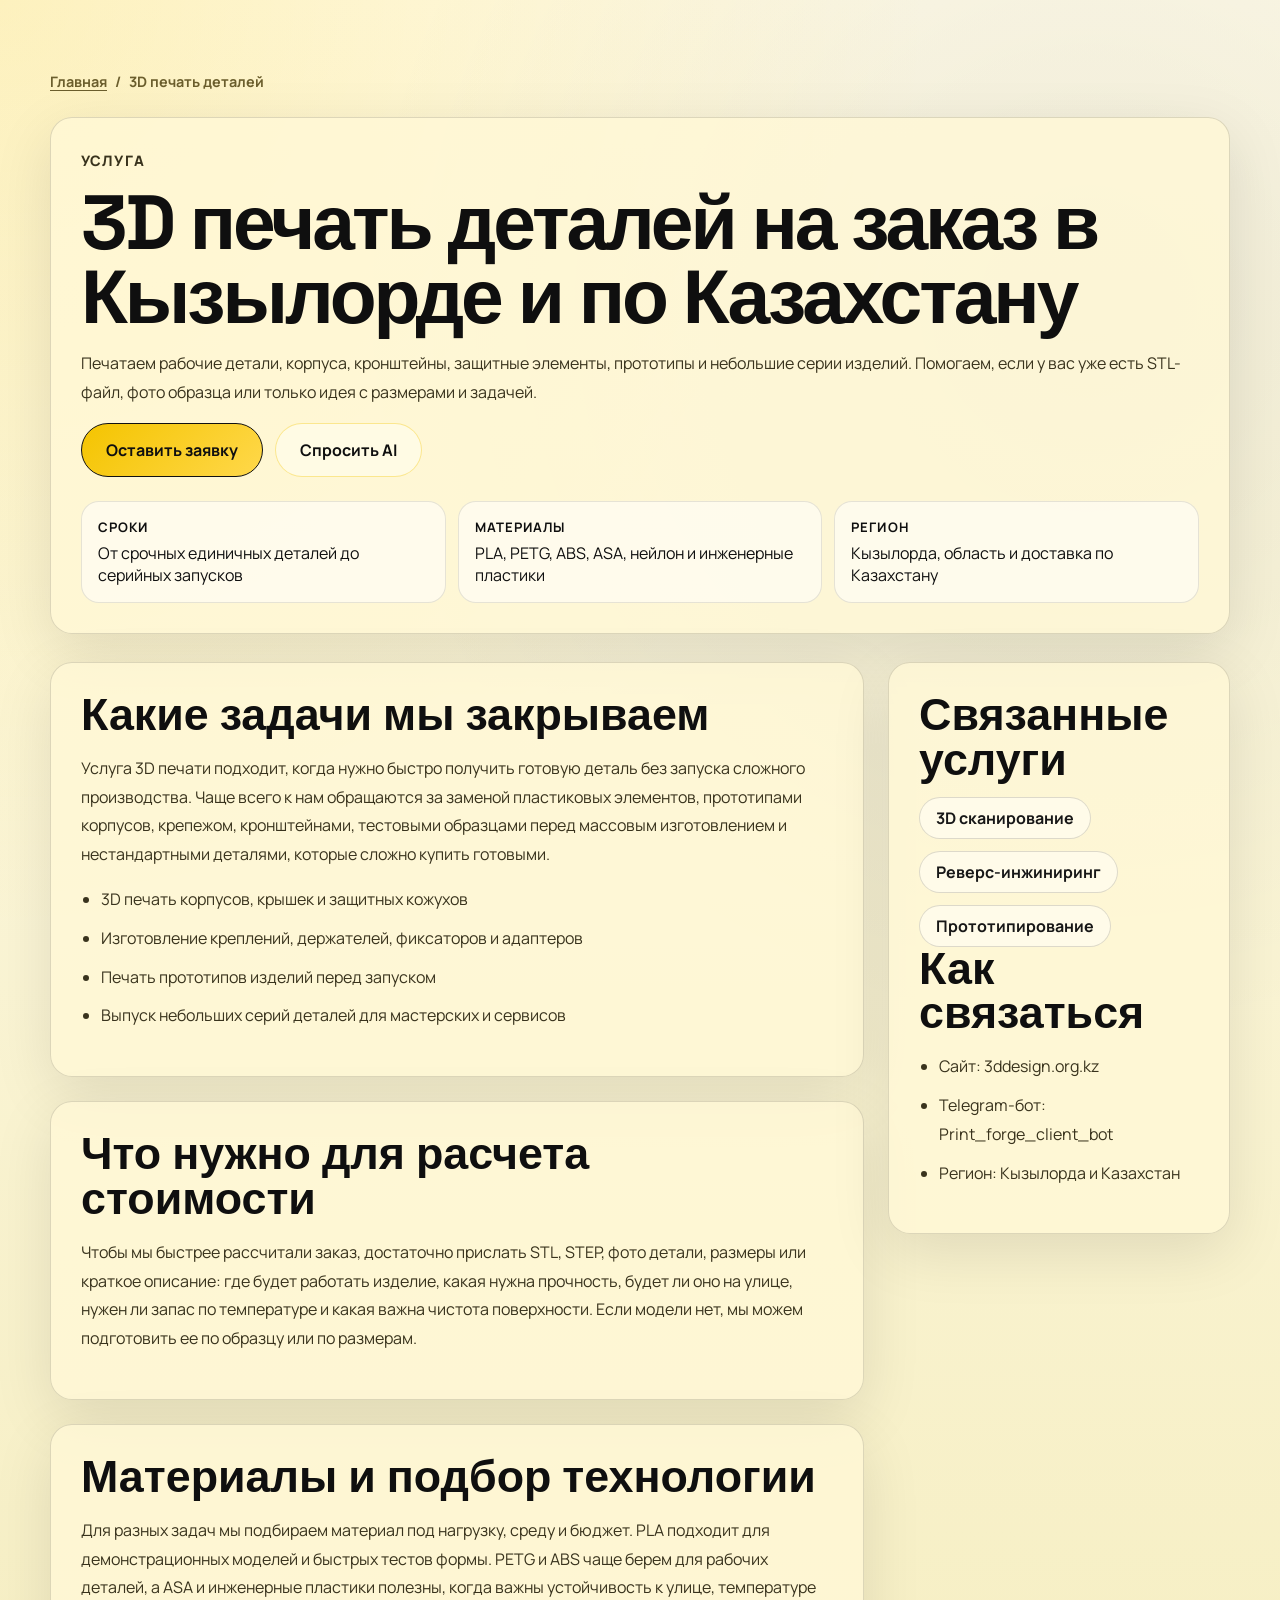
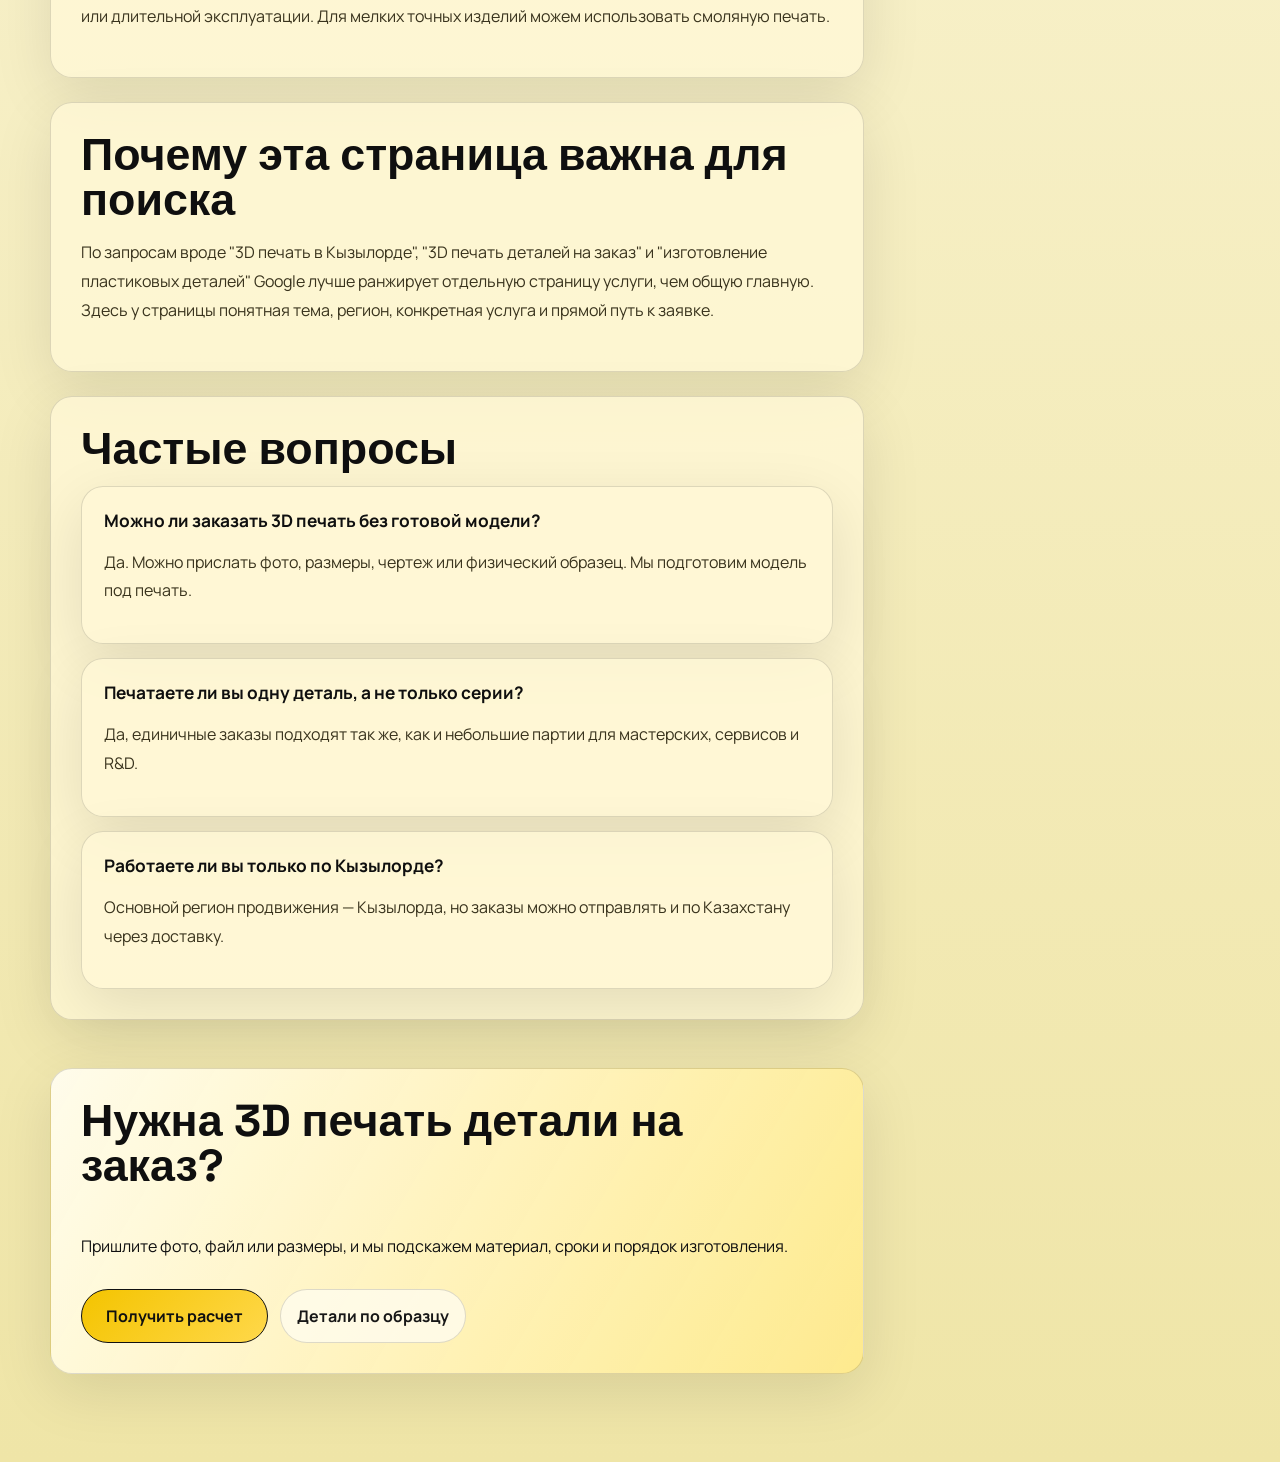
==== services/3d-printing.html @ 1ec34d90 "Add SEO service pages" ====
<!DOCTYPE html>
<html lang="ru">
<head>
  <meta charset="UTF-8">
  <meta name="viewport" content="width=device-width, initial-scale=1.0">
  <title>3D печать деталей на заказ в Кызылорде | 3d_design</title>
  <meta
    name="description"
    content="3D печать деталей на заказ в Кызылорде и по Казахстану: корпуса, кронштейны, прототипы, функциональные изделия, помощь с моделью и подбором материала."
  >
  <link rel="canonical" href="https://3ddesign.org.kz/services/3d-printing.html">
  <link rel="preconnect" href="https://fonts.googleapis.com">
  <link rel="preconnect" href="https://fonts.gstatic.com" crossorigin>
  <link href="https://fonts.googleapis.com/css2?family=Manrope:wght@400;500;600;700;800&family=Space+Grotesk:wght@500;700&display=swap" rel="stylesheet">
  <link rel="icon" type="image/svg+xml" href="/assets/3dd-emblem.svg">
  <link rel="stylesheet" href="/css/style.css">
</head>
<body>
  <div class="page-shell">
    <main class="service-page">
      <div class="container">
        <div class="service-page-header">
          <nav class="service-page-breadcrumbs" aria-label="Breadcrumb">
            <a href="/">Главная</a>
            <span>/</span>
            <span>3D печать деталей</span>
          </nav>
          <section class="service-page-hero">
            <p class="eyebrow">Услуга</p>
            <h1>3D печать деталей на заказ в Кызылорде и по Казахстану</h1>
            <p>
              Печатаем рабочие детали, корпуса, кронштейны, защитные элементы, прототипы и небольшие серии изделий.
              Помогаем, если у вас уже есть STL-файл, фото образца или только идея с размерами и задачей.
            </p>
            <div class="service-page-actions">
              <a class="button" href="/#contact">Оставить заявку</a>
              <a class="button button-secondary" href="/#assistant">Спросить AI</a>
            </div>
            <div class="service-page-meta">
              <article>
                <strong>Сроки</strong>
                <span>От срочных единичных деталей до серийных запусков</span>
              </article>
              <article>
                <strong>Материалы</strong>
                <span>PLA, PETG, ABS, ASA, нейлон и инженерные пластики</span>
              </article>
              <article>
                <strong>Регион</strong>
                <span>Кызылорда, область и доставка по Казахстану</span>
              </article>
            </div>
          </section>
        </div>

        <div class="service-page-grid">
          <div class="service-page-content">
            <section class="service-page-section">
              <h2>Какие задачи мы закрываем</h2>
              <p>
                Услуга 3D печати подходит, когда нужно быстро получить готовую деталь без запуска сложного производства.
                Чаще всего к нам обращаются за заменой пластиковых элементов, прототипами корпусов, крепежом, кронштейнами,
                тестовыми образцами перед массовым изготовлением и нестандартными деталями, которые сложно купить готовыми.
              </p>
              <ul class="service-page-list">
                <li>3D печать корпусов, крышек и защитных кожухов</li>
                <li>Изготовление креплений, держателей, фиксаторов и адаптеров</li>
                <li>Печать прототипов изделий перед запуском</li>
                <li>Выпуск небольших серий деталей для мастерских и сервисов</li>
              </ul>
            </section>

            <section class="service-page-section">
              <h2>Что нужно для расчета стоимости</h2>
              <p>
                Чтобы мы быстрее рассчитали заказ, достаточно прислать STL, STEP, фото детали, размеры или краткое описание:
                где будет работать изделие, какая нужна прочность, будет ли оно на улице, нужен ли запас по температуре и
                какая важна чистота поверхности. Если модели нет, мы можем подготовить ее по образцу или по размерам.
              </p>
            </section>

            <section class="service-page-section">
              <h2>Материалы и подбор технологии</h2>
              <p>
                Для разных задач мы подбираем материал под нагрузку, среду и бюджет. PLA подходит для демонстрационных моделей
                и быстрых тестов формы. PETG и ABS чаще берем для рабочих деталей, а ASA и инженерные пластики полезны, когда
                важны устойчивость к улице, температуре или длительной эксплуатации. Для мелких точных изделий можем использовать
                смоляную печать.
              </p>
            </section>

            <section class="service-page-section">
              <h2>Почему эта страница важна для поиска</h2>
              <p>
                По запросам вроде "3D печать в Кызылорде", "3D печать деталей на заказ" и "изготовление пластиковых деталей"
                Google лучше ранжирует отдельную страницу услуги, чем общую главную. Здесь у страницы понятная тема, регион,
                конкретная услуга и прямой путь к заявке.
              </p>
            </section>

            <section class="service-page-section">
              <h2>Частые вопросы</h2>
              <div class="service-page-faq-list">
                <article class="service-page-faq-item">
                  <h3>Можно ли заказать 3D печать без готовой модели?</h3>
                  <p>Да. Можно прислать фото, размеры, чертеж или физический образец. Мы подготовим модель под печать.</p>
                </article>
                <article class="service-page-faq-item">
                  <h3>Печатаете ли вы одну деталь, а не только серии?</h3>
                  <p>Да, единичные заказы подходят так же, как и небольшие партии для мастерских, сервисов и R&amp;D.</p>
                </article>
                <article class="service-page-faq-item">
                  <h3>Работаете ли вы только по Кызылорде?</h3>
                  <p>Основной регион продвижения — Кызылорда, но заказы можно отправлять и по Казахстану через доставку.</p>
                </article>
              </div>
            </section>

            <section class="service-page-cta">
              <h2>Нужна 3D печать детали на заказ?</h2>
              <p>Пришлите фото, файл или размеры, и мы подскажем материал, сроки и порядок изготовления.</p>
              <div class="service-page-actions">
                <a class="button" href="/#contact">Получить расчет</a>
                <a class="service-link" href="/services/custom-parts.html">Детали по образцу</a>
              </div>
            </section>
          </div>

          <aside class="service-page-sidebar">
            <h2>Связанные услуги</h2>
            <div class="service-page-links">
              <a class="service-link" href="/services/3d-scanning.html">3D сканирование</a>
              <a class="service-link" href="/services/reverse-engineering.html">Реверс-инжиниринг</a>
              <a class="service-link" href="/services/prototyping.html">Прототипирование</a>
            </div>

            <h2>Как связаться</h2>
            <ul class="service-page-contact-list">
              <li>Сайт: 3ddesign.org.kz</li>
              <li>Telegram-бот: Print_forge_client_bot</li>
              <li>Регион: Кызылорда и Казахстан</li>
            </ul>
          </aside>
        </div>
      </div>
    </main>
  </div>
</body>
</html>
---- css/style.css ----
:root {
  --bg: #f5f0cf;
  --bg-soft: #fffbe6;
  --surface: rgba(255, 248, 214, 0.8);
  --surface-strong: #fffceb;
  --surface-dark: #0d0d0d;
  --surface-dark-soft: #1a1a1a;
  --text: #0f0f0f;
  --muted: #39331d;
  --line: rgba(15, 15, 15, 0.14);
  --line-strong: rgba(255, 255, 255, 0.12);
  --accent: #f4c400;
  --accent-strong: #ffd84a;
  --accent-soft: #ffe37a;
  --shadow: 0 18px 60px rgba(0, 0, 0, 0.1);
  --radius-lg: 32px;
  --radius-md: 22px;
  --radius-sm: 16px;
  --container: 1180px;
}

*,
*::before,
*::after {
  box-sizing: border-box;
}

html {
  scroll-behavior: smooth;
}

body {
  margin: 0;
  font-family: "Manrope", sans-serif;
  color: var(--text);
  text-rendering: optimizeLegibility;
  -webkit-font-smoothing: antialiased;
  background:
    radial-gradient(circle at top left, rgba(244, 196, 0, 0.18), transparent 28%),
    radial-gradient(circle at 85% 10%, rgba(0, 0, 0, 0.06), transparent 25%),
    linear-gradient(180deg, #fffbe8 0%, #efe5a7 100%);
}

a {
  color: inherit;
  text-decoration: none;
}

button,
input,
textarea {
  font: inherit;
}

.sr-only {
  position: absolute;
  width: 1px;
  height: 1px;
  padding: 0;
  margin: -1px;
  overflow: hidden;
  clip: rect(0, 0, 0, 0);
  white-space: nowrap;
  border: 0;
}

.container {
  width: min(var(--container), calc(100% - 32px));
  margin: 0 auto;
}

.site-header {
  position: sticky;
  top: 0;
  z-index: 50;
  backdrop-filter: blur(18px);
  background: rgba(255, 249, 224, 0.86);
  border-bottom: 1px solid rgba(0, 0, 0, 0.06);
}

.language-bar {
  border-bottom: 1px solid rgba(0, 0, 0, 0.08);
  background:
    linear-gradient(180deg, rgba(255, 247, 206, 0.92), rgba(250, 231, 125, 0.86));
}

.language-bar-inner {
  display: flex;
  align-items: center;
  justify-content: space-between;
  gap: 18px;
  padding: 12px 0;
}

.language-label {
  margin: 0;
  color: #2f2605;
  font-size: 0.96rem;
  font-weight: 700;
}

.translate-shell {
  position: relative;
  min-width: min(340px, 100%);
}

.translate-trigger {
  display: flex;
  align-items: center;
  justify-content: space-between;
  gap: 16px;
  width: 100%;
  min-height: 50px;
  padding: 0 18px;
  border: 1px solid rgba(15, 15, 15, 0.16);
  border-radius: 18px;
  background:
    linear-gradient(180deg, rgba(255, 252, 236, 0.96), rgba(255, 243, 188, 0.96));
  color: #151515;
  font-weight: 700;
  box-shadow: 0 12px 26px rgba(0, 0, 0, 0.08);
  cursor: pointer;
}

.translate-quick {
  display: none;
  flex-wrap: wrap;
  gap: 8px;
  margin-top: 10px;
}

.translate-shell.is-open .translate-quick {
  display: flex;
}

.translate-quick-button {
  min-height: 36px;
  padding: 0 12px;
  border: 1px solid rgba(15, 15, 15, 0.12);
  border-radius: 999px;
  background: rgba(255, 255, 255, 0.7);
  color: #171717;
  font-size: 0.88rem;
  font-weight: 800;
  letter-spacing: 0.05em;
  text-transform: uppercase;
  cursor: pointer;
}

.translate-quick-button:hover,
.translate-quick-button:focus-visible,
.translate-quick-button.is-active {
  background: linear-gradient(135deg, rgba(244, 196, 0, 0.34), rgba(255, 216, 74, 0.24));
  border-color: rgba(244, 196, 0, 0.34);
}

.translate-trigger-copy {
  display: grid;
  gap: 4px;
  min-width: 0;
  text-align: left;
}

.translate-trigger:hover,
.translate-trigger:focus-visible {
  transform: translateY(-1px);
}

.translate-trigger-label {
  overflow: hidden;
  text-overflow: ellipsis;
  white-space: nowrap;
}

.translate-trigger-meta {
  display: inline-flex;
  align-items: center;
  gap: 8px;
  min-width: 0;
}

.translate-trigger-code {
  display: inline-flex;
  align-items: center;
  justify-content: center;
  min-width: 42px;
  min-height: 24px;
  padding: 0 10px;
  border-radius: 999px;
  background: #111;
  color: #ffd84a;
  font-size: 0.76rem;
  font-weight: 800;
  letter-spacing: 0.08em;
  text-transform: uppercase;
}

.translate-trigger-status {
  overflow: hidden;
  text-overflow: ellipsis;
  white-space: nowrap;
  color: #675a2b;
  font-size: 0.78rem;
  font-weight: 700;
  letter-spacing: 0.04em;
  text-transform: uppercase;
}

.translate-trigger-icon {
  display: inline-flex;
  align-items: center;
  justify-content: center;
  width: 28px;
  height: 28px;
  border-radius: 999px;
  background: #101010;
  color: #ffd84a;
  font-size: 1.1rem;
  line-height: 1;
}

.translate-shell.is-open .translate-trigger-icon {
  transform: rotate(45deg);
}

.translate-menu {
  position: absolute;
  top: calc(100% + 10px);
  right: 0;
  z-index: 60;
  display: none;
  gap: 6px;
  width: min(380px, 100%);
  max-height: 320px;
  padding: 12px;
  overflow-y: auto;
  border: 1px solid rgba(15, 15, 15, 0.14);
  border-radius: 20px;
  background: rgba(255, 252, 236, 0.98);
  box-shadow: 0 18px 40px rgba(0, 0, 0, 0.12);
  backdrop-filter: blur(18px);
}

.translate-shell.is-open .translate-menu {
  display: grid;
}

.translate-menu[hidden] {
  display: none !important;
}

.translate-popular {
  display: flex;
  flex-wrap: wrap;
  gap: 8px;
}

.translate-popular-label {
  margin: 2px 0 0;
  color: #6d5f2d;
  font-size: 0.82rem;
  font-weight: 800;
  letter-spacing: 0.06em;
  text-transform: uppercase;
}

.translate-popular-button {
  min-height: 38px;
  padding: 0 12px;
  border: 1px solid rgba(15, 15, 15, 0.1);
  border-radius: 999px;
  background: rgba(255, 255, 255, 0.7);
  color: #171717;
  font-size: 0.9rem;
  font-weight: 700;
  cursor: pointer;
}

.translate-popular-button:hover,
.translate-popular-button:focus-visible,
.translate-popular-button.is-active {
  background: linear-gradient(135deg, rgba(244, 196, 0, 0.28), rgba(255, 216, 74, 0.22));
  border-color: rgba(244, 196, 0, 0.28);
}

.translate-search {
  width: 100%;
  min-height: 44px;
  padding: 0 14px;
  border: 1px solid rgba(15, 15, 15, 0.12);
  border-radius: 14px;
  background: rgba(255, 255, 255, 0.72);
  color: #141414;
  font-size: 0.95rem;
  font-weight: 600;
}

.translate-search::placeholder {
  color: #75693a;
}

.translate-empty {
  padding: 10px 14px 4px;
  color: #6a5e31;
  font-size: 0.92rem;
  font-weight: 600;
}

.translate-option {
  display: flex;
  align-items: center;
  justify-content: space-between;
  width: 100%;
  min-height: 44px;
  padding: 0 14px;
  border: 0;
  border-radius: 14px;
  background: transparent;
  color: #171717;
  text-align: left;
  font-weight: 600;
  cursor: pointer;
}

.translate-option:hover,
.translate-option:focus-visible,
.translate-option.is-active {
  background: linear-gradient(135deg, rgba(244, 196, 0, 0.22), rgba(255, 216, 74, 0.18));
}

.translate-widget {
  position: absolute;
  inset: 0;
  pointer-events: none;
  opacity: 0;
}

.goog-te-gadget {
  color: transparent !important;
  font-family: "Manrope", sans-serif !important;
  font-size: 0 !important;
}

.goog-te-gadget .goog-te-combo {
  min-width: 220px;
  min-height: 42px;
  padding: 0 14px;
  border: 1px solid rgba(15, 15, 15, 0.16);
  border-radius: 999px;
  background: rgba(255, 252, 236, 0.96);
  color: #141414;
  font-family: "Manrope", sans-serif;
  font-size: 0.96rem;
  font-weight: 600;
  box-shadow: 0 10px 24px rgba(0, 0, 0, 0.06);
}

.goog-te-gadget span {
  display: none !important;
}

.goog-te-banner-frame.skiptranslate {
  display: none !important;
}

body {
  top: 0 !important;
}

.nav {
  position: relative;
  display: flex;
  align-items: center;
  justify-content: space-between;
  gap: 24px;
  padding: 18px 0;
}

.brand {
  display: inline-flex;
  align-items: center;
  gap: 14px;
}

.brand-mark {
  width: 54px;
  height: 54px;
  display: inline-flex;
  align-items: center;
  justify-content: center;
  flex-shrink: 0;
}

.brand-mark img {
  width: 100%;
  height: 100%;
  display: block;
  filter: drop-shadow(0 12px 24px rgba(244, 196, 0, 0.22));
}

.brand-text {
  display: grid;
  gap: 2px;
}

.brand-text small,
.nav-menu a:not(.button),
.hero-text,
.section-head p,
.service-card p,
.timeline-item p,
.case-card p,
.benefit-card p,
.faq-answer p,
.material-list p,
.panel-box li,
.cta-banner p,
.contact-copy p,
.site-footer p,
.stat-card span,
.form-note,
.assistant-copy p,
.assistant-note,
.assistant-head span,
.assistant-points span,
.chat-role {
  color: var(--muted);
}

.nav-menu a:not(.button) {
  font-weight: 600;
}

.nav-menu {
  display: flex;
  align-items: center;
  gap: 24px;
}

.nav-toggle {
  display: none;
  width: 48px;
  height: 48px;
  padding: 0;
  border: 0;
  border-radius: 14px;
  background: var(--surface-strong);
  box-shadow: inset 0 0 0 1px var(--line);
  cursor: pointer;
}

.nav-toggle span {
  display: block;
  width: 20px;
  height: 2px;
  margin: 4px auto;
  background: var(--text);
}

.button {
  display: inline-flex;
  align-items: center;
  justify-content: center;
  min-height: 54px;
  padding: 0 24px;
  border: 1px solid #111;
  border-radius: 999px;
  background: linear-gradient(135deg, var(--accent), var(--accent-strong));
  color: #101010;
  font-weight: 700;
  cursor: pointer;
  transition: transform 0.2s ease, background 0.2s ease, color 0.2s ease;
}

.button:hover,
.button:focus-visible {
  transform: translateY(-1px);
}

.button-secondary {
  background: rgba(255, 252, 235, 0.72);
  color: var(--text);
  border-color: rgba(244, 196, 0, 0.38);
}

.button-sm {
  min-height: 44px;
  padding: 0 18px;
}

.hero,
.section {
  padding: 90px 0;
}

.hero {
  padding-top: 72px;
  padding-bottom: 48px;
}

.hero-grid,
.materials-layout,
.benefits-layout,
.faq-layout,
.contact-grid,
.assistant-grid {
  display: grid;
  grid-template-columns: minmax(0, 1.08fr) minmax(320px, 0.92fr);
  gap: 36px;
  align-items: center;
}

.eyebrow {
  margin: 0 0 12px;
  color: #6e5500;
  font-size: 0.9rem;
  font-weight: 800;
  letter-spacing: 0.08em;
  text-transform: uppercase;
}

.hero h1,
.section-head h2,
.cta-banner h2,
.contact-copy h2,
.assistant-copy h2 {
  margin: 0;
  font-family: "Space Grotesk", sans-serif;
  line-height: 0.96;
  letter-spacing: -0.04em;
}

.hero h1 {
  max-width: 12ch;
  font-size: clamp(3rem, 8vw, 6rem);
}

.hero-text {
  max-width: 62ch;
  margin: 22px 0 0;
  line-height: 1.8;
  font-size: 1.12rem;
}

.hero-actions,
.footer-links,
.assistant-suggestions {
  display: flex;
  flex-wrap: wrap;
  gap: 14px;
}

.hero-actions {
  margin: 32px 0 24px;
}

.hero-points {
  list-style: none;
  padding: 0;
  margin: 0;
  display: flex;
  flex-wrap: wrap;
  gap: 12px;
}

.hero-points li,
.partners-strip span,
.contact-cards article,
.service-card,
.case-card,
.benefit-card,
.timeline-item,
.panel-box,
.contact-form,
.faq-item,
.stat-card,
.assistant-card,
.assistant-points article,
.chat-message {
  border: 1px solid var(--line);
  background: var(--surface);
  backdrop-filter: blur(18px);
  box-shadow: var(--shadow);
}

.hero-points li {
  padding: 12px 16px;
  border-radius: 999px;
  color: #181100;
  font-weight: 700;
}

.hero-card-main {
  position: relative;
  overflow: hidden;
  min-height: 340px;
  padding: 34px;
  border-radius: var(--radius-lg);
  background:
    radial-gradient(circle at 80% 18%, rgba(244, 196, 0, 0.24), transparent 22%),
    linear-gradient(160deg, #0a0a0a, #1a1a1a);
  color: #f7f7f7;
  box-shadow: var(--shadow);
}

.hero-card-main::after {
  content: "";
  position: absolute;
  inset: auto -40px -60px auto;
  width: 210px;
  height: 210px;
  border-radius: 42px;
  background:
    linear-gradient(135deg, rgba(255, 217, 74, 0.65), rgba(244, 196, 0, 0.06));
  border: 1px solid rgba(255, 216, 74, 0.18);
  transform: rotate(28deg);
}

.badge {
  display: inline-flex;
  margin-bottom: 20px;
  padding: 10px 14px;
  border-radius: 999px;
  background: rgba(244, 196, 0, 0.14);
  border: 1px solid rgba(255, 216, 74, 0.28);
  color: rgba(255, 231, 140, 0.96);
  font-size: 0.88rem;
}

.hero-card-main h2 {
  position: relative;
  z-index: 1;
  max-width: 13ch;
  margin: 0 0 16px;
  font-size: clamp(2rem, 4vw, 3rem);
  line-height: 1;
}

.hero-card-main p {
  position: relative;
  z-index: 1;
  max-width: 42ch;
  color: rgba(255, 248, 199, 0.9);
  line-height: 1.78;
}

.hero-stats,
.contact-cards,
.cases-grid,
.benefits-grid {
  display: grid;
  grid-template-columns: repeat(2, minmax(0, 1fr));
  gap: 14px;
}

.stat-card,
.contact-cards article,
.service-card,
.case-card,
.benefit-card,
.timeline-item,
.contact-form,
.panel-box,
.faq-item,
.assistant-card {
  border-radius: var(--radius-md);
  padding: 24px;
}

.stat-card strong {
  display: block;
  margin-bottom: 8px;
  font-size: 1.7rem;
  font-family: "Space Grotesk", sans-serif;
}

.stat-card span {
  line-height: 1.65;
}

.partners {
  padding: 18px 0 10px;
}

.partners-strip {
  display: grid;
  grid-template-columns: repeat(6, 1fr);
  gap: 12px;
}

.partners-strip span {
  display: grid;
  place-items: center;
  min-height: 70px;
  border-radius: 20px;
  font-weight: 700;
}

.section-dark {
  background:
    radial-gradient(circle at 20% 0%, rgba(244, 196, 0, 0.12), transparent 18%),
    linear-gradient(180deg, #0c0c0c 0%, #151515 100%);
  color: #f5f5f5;
}

.section-dark .section-head p,
.section-dark .material-list p,
.section-dark .panel-box li,
.section-dark .benefit-card p {
  color: rgba(255, 244, 192, 0.84);
}

.section-head {
  max-width: 760px;
  margin: 0 auto 42px;
  text-align: center;
}

.section-head h2,
.cta-banner h2,
.contact-copy h2,
.assistant-copy h2 {
  font-size: clamp(2.4rem, 5vw, 4.4rem);
}

.align-left {
  margin-left: 0;
  text-align: left;
}

.compact {
  max-width: 620px;
}

.service-grid,
.timeline {
  display: grid;
  grid-template-columns: repeat(3, minmax(0, 1fr));
  gap: 20px;
}

.timeline {
  grid-template-columns: repeat(4, minmax(0, 1fr));
  align-items: stretch;
}

.service-card.featured {
  grid-column: span 2;
  background:
    linear-gradient(160deg, rgba(255, 251, 230, 0.96), rgba(255, 239, 157, 0.9));
}

.card-number,
.case-tag,
.assistant-status {
  display: inline-flex;
  align-items: center;
  justify-content: center;
  min-width: 48px;
  min-height: 34px;
  padding: 0 12px;
  border-radius: 999px;
  background: linear-gradient(135deg, var(--accent), var(--accent-strong));
  color: #0d0d0d;
  font-size: 0.88rem;
  font-weight: 800;
}

.service-card h3,
.timeline-item h3,
.case-card h3,
.benefit-card h3,
.material-list h3,
.panel-title {
  margin: 18px 0 12px;
  font-size: 1.3rem;
}

.service-card p,
.timeline-item p,
.case-card p,
.benefit-card p,
.faq-answer p,
.material-list p,
.cta-banner p,
.contact-copy p,
.site-footer p,
.assistant-copy p,
.assistant-note {
  line-height: 1.78;
}

.service-card p,
.timeline-item p,
.case-card p,
.benefit-card p,
.material-list p,
.contact-copy p,
.assistant-copy p {
  font-size: 1.02rem;
}

.service-card ul,
.check-list {
  padding-left: 18px;
  margin: 18px 0 0;
  line-height: 1.8;
}

.service-card-actions,
.seo-service-links,
.service-page-actions,
.service-page-links {
  display: flex;
  flex-wrap: wrap;
  gap: 12px;
}

.service-card-actions {
  margin-top: 20px;
}

.service-link {
  display: inline-flex;
  align-items: center;
  min-height: 42px;
  padding: 0 16px;
  border: 1px solid rgba(15, 15, 15, 0.14);
  border-radius: 999px;
  background: rgba(255, 252, 236, 0.84);
  color: #171717;
  font-weight: 700;
}

.service-link:hover,
.service-link:focus-visible {
  transform: translateY(-1px);
}

.seo-service-panel {
  margin-top: 28px;
  padding: 28px;
  border: 1px solid var(--line);
  border-radius: var(--radius-md);
  background: linear-gradient(180deg, rgba(255, 252, 236, 0.96), rgba(255, 244, 196, 0.92));
  box-shadow: var(--shadow);
}

.seo-service-panel p {
  margin: 0 0 18px;
  color: var(--muted);
  line-height: 1.74;
}

.seo-service-links a {
  min-height: 46px;
}

.case-card-detailed {
  overflow: visible;
  padding: 24px;
  height: 100%;
  background:
    radial-gradient(circle at top right, rgba(244, 196, 0, 0.14), transparent 24%),
    linear-gradient(180deg, rgba(255, 252, 236, 0.96), rgba(255, 244, 196, 0.92));
}

.case-content {
  display: grid;
  gap: 16px;
  padding: 0;
}

.case-topline {
  display: flex;
  align-items: center;
  justify-content: space-between;
  gap: 12px;
  flex-wrap: wrap;
}

.case-status {
  display: inline-flex;
  align-items: center;
  justify-content: center;
  min-height: 34px;
  padding: 0 12px;
  border-radius: 999px;
  border: 1px solid rgba(15, 15, 15, 0.12);
  background: rgba(255, 255, 255, 0.62);
  color: #171717;
  font-size: 0.86rem;
  font-weight: 800;
}

.case-metrics {
  display: grid;
  grid-template-columns: repeat(3, minmax(0, 1fr));
  gap: 10px;
  margin: 0;
}

.case-metrics div {
  padding: 14px;
  border-radius: 18px;
  border: 1px solid rgba(15, 15, 15, 0.08);
  background: rgba(255, 255, 255, 0.54);
}

.case-metrics dt {
  color: #6a5f34;
  font-size: 0.75rem;
  font-weight: 800;
  letter-spacing: 0.08em;
  text-transform: uppercase;
}

.case-metrics dd {
  margin: 8px 0 0;
  color: #0f0f0f;
  font-weight: 800;
}

.case-bullets {
  margin: 0;
  padding-left: 18px;
  line-height: 1.76;
}

.case-bullets li + li {
  margin-top: 6px;
}

.material-list {
  display: grid;
  gap: 20px;
}

.material-list article {
  padding-bottom: 20px;
  border-bottom: 1px solid var(--line-strong);
}

.material-list article:last-child {
  padding-bottom: 0;
  border-bottom: 0;
}

.material-panel {
  position: sticky;
  top: 112px;
}

.panel-box {
  background: rgba(255, 255, 255, 0.04);
  border-color: var(--line-strong);
}

.assistant-section {
  background:
    linear-gradient(180deg, rgba(255, 251, 229, 0.76), rgba(249, 233, 135, 0.92));
}

.assistant-points {
  display: grid;
  gap: 14px;
  margin-top: 28px;
}

.assistant-points article {
  padding: 18px 20px;
  border-radius: 20px;
}

.assistant-points strong {
  display: block;
  margin-bottom: 6px;
}

.assistant-card {
  background:
    linear-gradient(180deg, rgba(255, 253, 239, 0.92), rgba(255, 245, 192, 0.88));
}

.assistant-head {
  display: flex;
  align-items: center;
  justify-content: space-between;
  gap: 16px;
  margin-bottom: 18px;
}

.assistant-head strong {
  display: block;
  margin-bottom: 4px;
  font-size: 1.1rem;
}

.assistant-head span,
.assistant-note,
.form-note,
.form-helper {
  line-height: 1.7;
}

.suggestion-chip {
  min-height: 42px;
  padding: 0 14px;
  border-radius: 999px;
  border: 1px solid rgba(244, 196, 0, 0.34);
  background: rgba(255, 251, 230, 0.95);
  color: var(--text);
  font-weight: 600;
  cursor: pointer;
}

.assistant-chat {
  display: grid;
  gap: 12px;
  min-height: 320px;
  max-height: 420px;
  padding: 12px 0;
  overflow-y: auto;
}

.chat-message {
  padding: 16px 18px;
  border-radius: 18px;
}

.chat-message p {
  margin: 6px 0 0;
  line-height: 1.72;
}

.chat-message-user {
  background: linear-gradient(135deg, #121212, #1c1c1c);
  color: #fff6c4;
  border-color: rgba(255, 216, 74, 0.18);
}

.chat-message-user .chat-role {
  color: rgba(255, 255, 255, 0.66);
}

.chat-message-user p {
  color: #fff4b8;
}

.assistant-form {
  display: grid;
  grid-template-columns: minmax(0, 1fr) auto;
  gap: 12px;
  margin-top: 8px;
}

.assistant-form input,
.contact-form input,
.contact-form textarea {
  width: 100%;
  border: 1px solid var(--line);
  border-radius: 18px;
  padding: 15px 16px;
  background: rgba(255, 252, 236, 0.94);
  color: var(--text);
}

.assistant-note {
  margin: 14px 0 0;
}

.accent-section {
  padding-top: 0;
}

.cta-banner {
  display: flex;
  align-items: center;
  justify-content: space-between;
  gap: 24px;
  padding: 38px;
  border-radius: 36px;
  background:
    radial-gradient(circle at top right, rgba(244, 196, 0, 0.16), transparent 22%),
    linear-gradient(120deg, rgba(12, 12, 12, 0.98), rgba(28, 28, 28, 0.94));
  color: #f7f7f7;
  box-shadow: var(--shadow);
}

.faq-list {
  display: grid;
  gap: 14px;
}

.faq-item {
  overflow: hidden;
}

.faq-question {
  width: 100%;
  padding: 0;
  border: 0;
  background: transparent;
  text-align: left;
  line-height: 1.45;
  font-weight: 800;
  color: var(--text);
  cursor: pointer;
}

.faq-answer {
  max-height: 0;
  overflow: hidden;
  transition: max-height 0.28s ease;
}

.faq-answer p {
  margin: 16px 0 0;
}

.faq-item.is-open .faq-answer {
  max-height: 180px;
}

.contact-form label {
  display: grid;
  gap: 10px;
  margin-bottom: 16px;
}

.contact-form button[disabled] {
  opacity: 0.72;
  cursor: wait;
}

.contact-form span {
  font-weight: 700;
}

.contact-form textarea {
  resize: vertical;
}

.contact-telegram-bot {
  margin-top: 18px;
  display: grid;
  gap: 12px;
  justify-items: flex-start;
}

.contact-telegram-bot-label {
  margin: 0;
  color: #5f562f;
  font-weight: 700;
}

.contact-upload {
  padding: 16px;
  border: 1px dashed rgba(15, 15, 15, 0.22);
  border-radius: 22px;
  background: rgba(255, 255, 255, 0.38);
}

.contact-file-input {
  width: 100%;
  padding: 0;
  border: 0;
  background: transparent;
  color: #181100;
}

.contact-file-input::file-selector-button {
  margin-right: 12px;
  padding: 11px 16px;
  border: 0;
  border-radius: 999px;
  background: linear-gradient(135deg, var(--accent), var(--accent-strong));
  color: #121212;
  font-weight: 800;
  cursor: pointer;
}

.contact-file-meta {
  margin: 0;
  color: #5f562f;
  line-height: 1.7;
}

.contact-file-meta {
  display: block;
  min-height: 1.5em;
  font-weight: 500;
}

.form-helper {
  margin: 0 0 14px;
  color: #5f562f;
  font-size: 0.94rem;
}

.form-status {
  display: none;
  margin: 0 0 14px;
  padding: 14px 16px;
  border-radius: 18px;
  border: 1px solid transparent;
  line-height: 1.6;
  font-weight: 700;
}

.form-status.is-visible {
  display: block;
}

.form-status.is-info {
  background: rgba(17, 17, 17, 0.06);
  border-color: rgba(17, 17, 17, 0.1);
  color: #2f2f2f;
}

.form-status.is-success {
  background: rgba(107, 176, 63, 0.14);
  border-color: rgba(107, 176, 63, 0.28);
  color: #284f13;
}

.form-status.is-error {
  background: rgba(177, 49, 49, 0.12);
  border-color: rgba(177, 49, 49, 0.24);
  color: #7a1e1e;
}

.site-footer {
  padding: 28px 0 44px;
}

.service-page {
  padding: 72px 0 88px;
}

.service-page-hero,
.service-page-section,
.service-page-cta,
.service-page-sidebar,
.service-page-faq-item {
  border: 1px solid var(--line);
  border-radius: var(--radius-md);
  background: var(--surface);
  box-shadow: var(--shadow);
}

.service-page-hero,
.service-page-section,
.service-page-cta,
.service-page-sidebar {
  padding: 30px;
}

.service-page-header {
  display: grid;
  gap: 26px;
  margin-bottom: 28px;
}

.service-page-breadcrumbs {
  display: inline-flex;
  flex-wrap: wrap;
  gap: 8px;
  color: #6b5e2d;
  font-size: 0.9rem;
  font-weight: 700;
}

.service-page-breadcrumbs a {
  text-decoration: underline;
  text-decoration-thickness: 1px;
  text-underline-offset: 3px;
}

.service-page-hero h1 {
  margin: 0 0 16px;
  font-family: "Space Grotesk", sans-serif;
  font-size: clamp(2.5rem, 6vw, 4.8rem);
  line-height: 0.96;
  letter-spacing: -0.04em;
}

.service-page-hero p,
.service-page-section p,
.service-page-sidebar p,
.service-page-faq-item p,
.service-page-list li,
.service-page-contact-list li {
  color: var(--muted);
  line-height: 1.8;
}

.service-page-meta {
  display: grid;
  grid-template-columns: repeat(3, minmax(0, 1fr));
  gap: 12px;
  margin-top: 24px;
}

.service-page-meta article {
  padding: 16px;
  border-radius: 18px;
  border: 1px solid rgba(15, 15, 15, 0.1);
  background: rgba(255, 255, 255, 0.54);
}

.service-page-meta strong {
  display: block;
  margin-bottom: 6px;
  font-size: 0.82rem;
  letter-spacing: 0.08em;
  text-transform: uppercase;
}

.service-page-grid {
  display: grid;
  grid-template-columns: minmax(0, 1fr) minmax(300px, 0.42fr);
  gap: 24px;
}

.service-page-content {
  display: grid;
  gap: 24px;
}

.service-page-sidebar {
  position: sticky;
  top: 108px;
  height: fit-content;
}

.service-page-section h2,
.service-page-sidebar h2,
.service-page-cta h2 {
  margin: 0 0 14px;
  font-family: "Space Grotesk", sans-serif;
  font-size: clamp(1.8rem, 4vw, 2.8rem);
  line-height: 1;
}

.service-page-list,
.service-page-contact-list {
  display: grid;
  gap: 10px;
  padding-left: 20px;
}

.service-page-cta {
  display: grid;
  gap: 16px;
  margin-top: 24px;
  background: linear-gradient(120deg, rgba(255, 252, 236, 0.98), rgba(255, 234, 140, 0.92));
}

.service-page-faq-list {
  display: grid;
  gap: 14px;
}

.service-page-faq-item {
  overflow: hidden;
  padding: 22px;
}

.service-page-faq-item h3 {
  margin: 0 0 10px;
  font-size: 1.08rem;
}

.footer-content {
  display: flex;
  align-items: center;
  justify-content: space-between;
  gap: 24px;
  padding-top: 20px;
  border-top: 1px solid rgba(0, 0, 0, 0.1);
}

.footer-socials {
  display: flex;
  flex-wrap: wrap;
  align-items: center;
  justify-content: space-between;
  gap: 12px;
  padding-top: 16px;
}

.footer-socials a {
  display: inline-flex;
  align-items: center;
  min-height: 42px;
  padding: 0 16px;
  border: 1px solid rgba(15, 15, 15, 0.12);
  border-radius: 999px;
  background: rgba(255, 252, 236, 0.76);
  color: #171717;
  font-weight: 700;
}

.fade-in {
  opacity: 0;
  transform: translateY(18px);
  transition: opacity 0.6s ease, transform 0.6s ease;
}

.fade-in.is-visible {
  opacity: 1;
  transform: translateY(0);
}

@media (max-width: 1100px) {
  .hero-grid,
  .materials-layout,
  .benefits-layout,
  .faq-layout,
  .contact-grid,
  .assistant-grid,
  .service-page-grid,
  .timeline {
    grid-template-columns: 1fr;
  }

  .hero-stats,
  .partners-strip,
  .service-grid,
  .cases-grid,
  .benefits-grid,
  .contact-cards {
    grid-template-columns: repeat(2, minmax(0, 1fr));
  }

  .service-card.featured {
    grid-column: span 1;
  }

  .material-panel {
    position: static;
  }

  .service-page-sidebar {
    position: static;
  }

  .cta-banner {
    flex-direction: column;
    align-items: flex-start;
  }

  .case-metrics {
    grid-template-columns: repeat(2, minmax(0, 1fr));
  }
}

@media (max-width: 780px) {
  .language-bar-inner {
    flex-direction: column;
    align-items: stretch;
  }

  .translate-shell {
    min-width: 0;
  }

  .translate-trigger {
    padding: 12px 14px;
    align-items: flex-start;
  }

  .goog-te-gadget .goog-te-combo {
    width: 100%;
    min-width: 0;
  }

  .translate-menu {
    width: 100%;
    right: auto;
    left: 0;
  }

  .nav-toggle {
    display: inline-block;
  }

  .nav-menu {
    position: absolute;
    top: calc(100% + 10px);
    left: 0;
    right: 0;
    display: none;
    flex-direction: column;
    align-items: stretch;
    padding: 18px;
    border-radius: 22px;
    background: rgba(255, 255, 255, 0.96);
    border: 1px solid var(--line);
    box-shadow: var(--shadow);
  }

  .nav-menu.is-open {
    display: flex;
  }

  .hero,
  .section {
    padding: 72px 0;
  }

  .partners-strip,
  .service-grid,
  .cases-grid,
  .benefits-grid,
  .contact-cards,
  .hero-stats {
    grid-template-columns: 1fr;
  }

  .assistant-form {
    grid-template-columns: 1fr;
  }

  .service-page-meta {
    grid-template-columns: 1fr;
  }

  .case-metrics {
    grid-template-columns: repeat(2, minmax(0, 1fr));
  }

  .footer-content {
    flex-direction: column;
    align-items: flex-start;
  }

  .footer-socials {
    flex-direction: column;
    align-items: stretch;
    justify-content: flex-start;
  }
}

@media (max-width: 560px) {
  .container {
    width: min(var(--container), calc(100% - 20px));
  }

  .brand-text small {
    display: none;
  }

  .hero-card-main,
  .service-card,
  .case-card,
  .benefit-card,
  .timeline-item,
  .contact-form,
  .panel-box,
  .faq-item,
  .stat-card,
  .contact-cards article,
  .assistant-card {
    padding: 20px;
  }

  .hero-actions {
    flex-direction: column;
  }

  .button,
  .button-secondary {
    width: 100%;
  }

  .case-metrics {
    grid-template-columns: 1fr;
  }
}
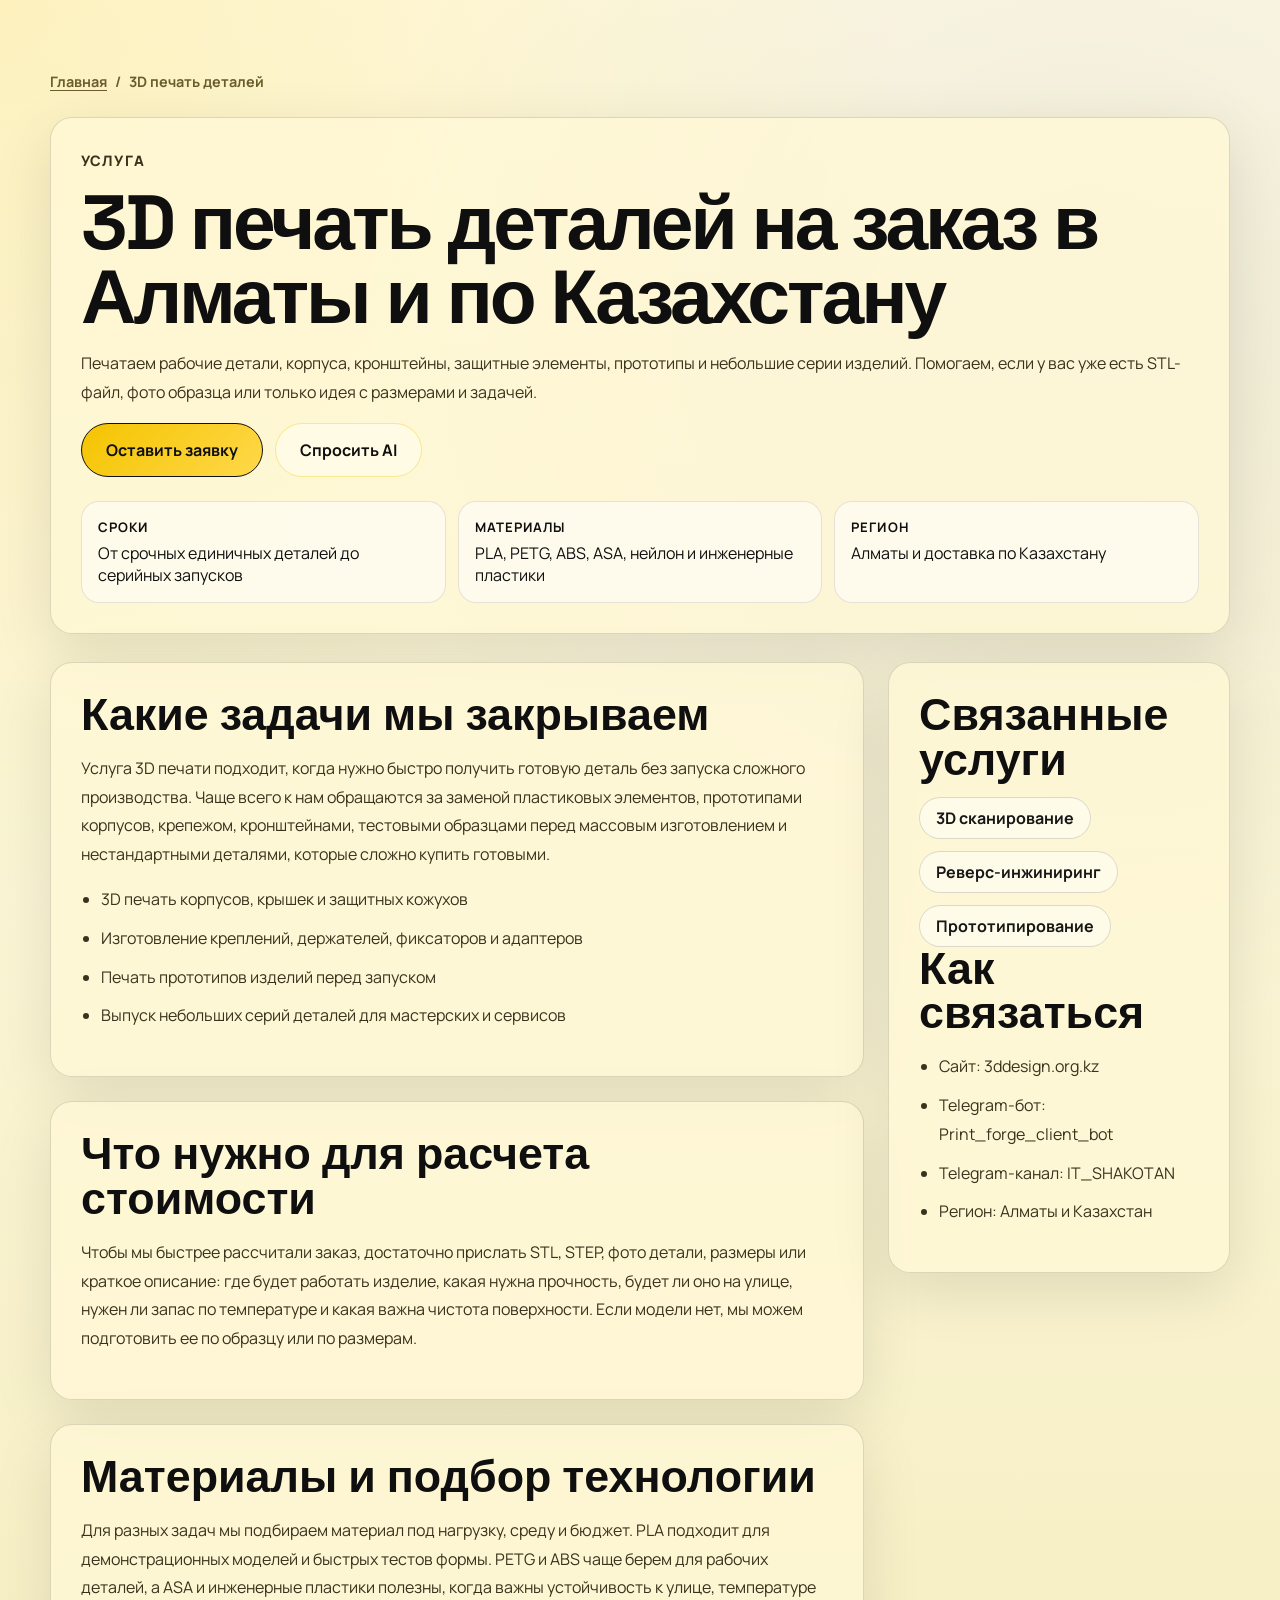
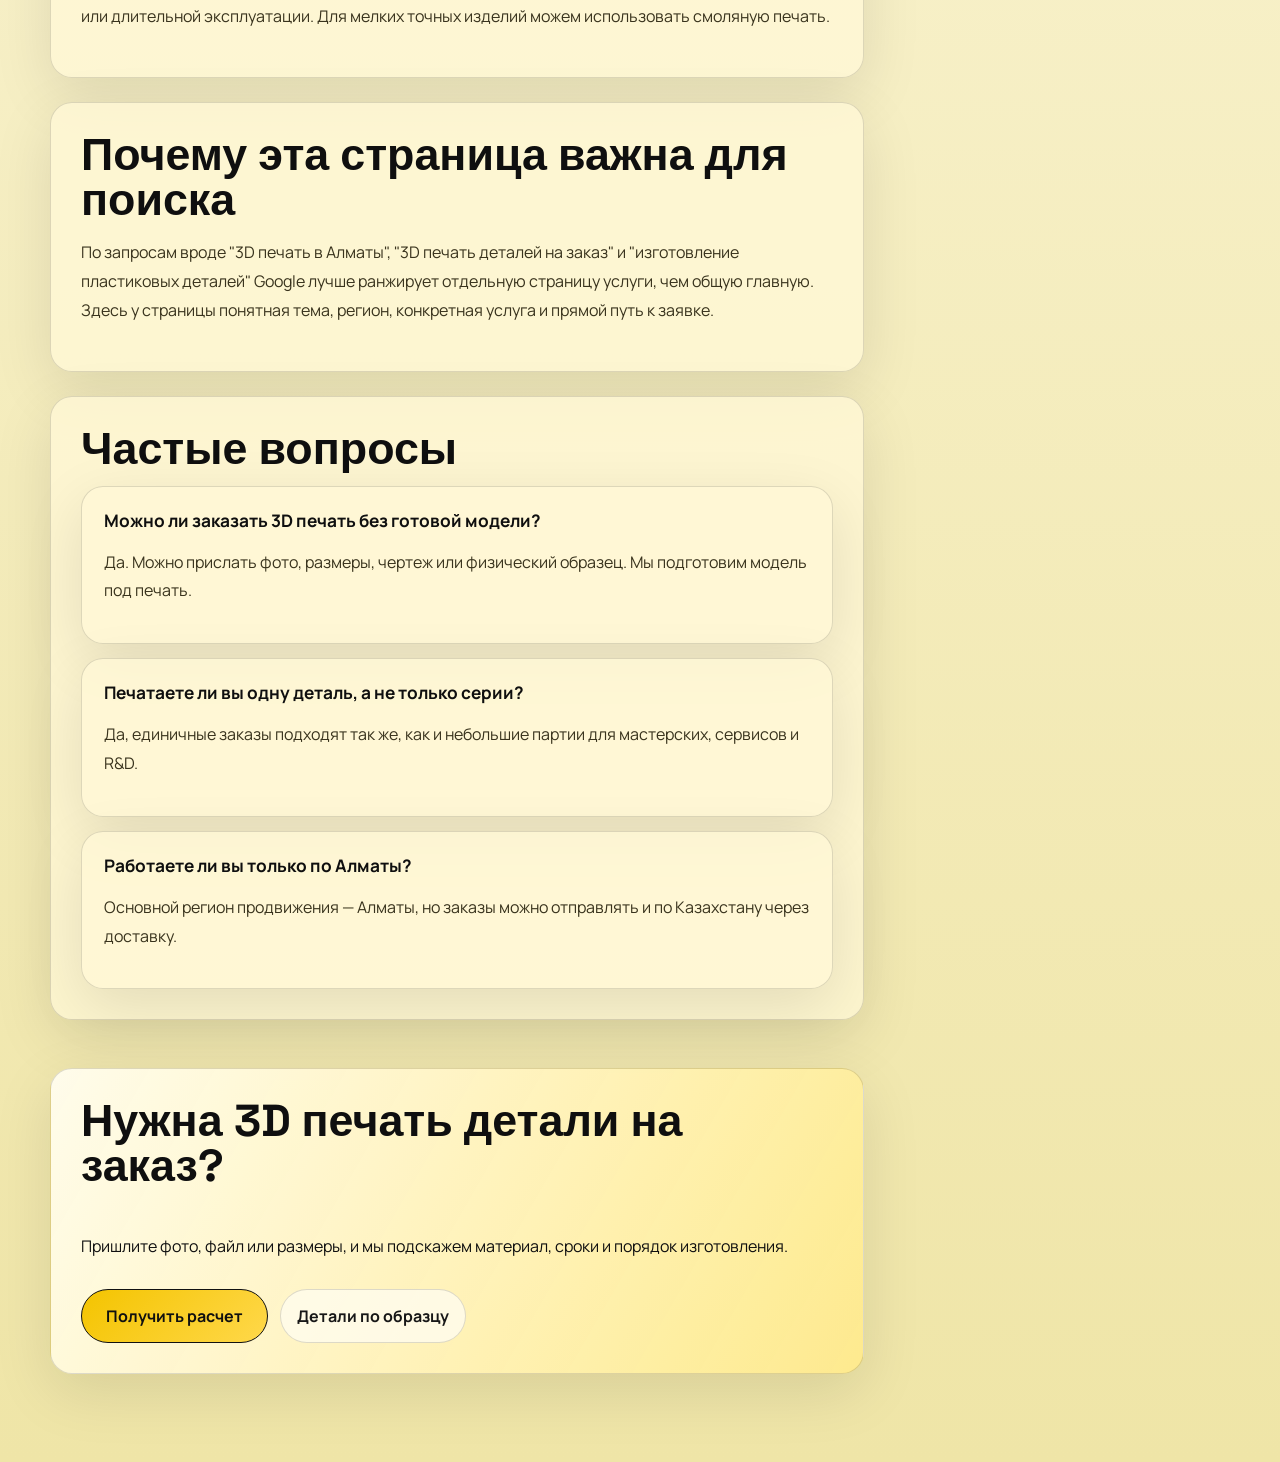
==== commit 0373eb49: "Add Telegram channel to SEO service pages" ====
--- a/services/3d-printing.html
+++ b/services/3d-printing.html
@@ -3,10 +3,10 @@
 <head>
   <meta charset="UTF-8">
   <meta name="viewport" content="width=device-width, initial-scale=1.0">
-  <title>3D печать деталей на заказ в Кызылорде | 3d_design</title>
+  <title>3D печать деталей на заказ в Алматы | 3d_design</title>
   <meta
     name="description"
-    content="3D печать деталей на заказ в Кызылорде и по Казахстану: корпуса, кронштейны, прототипы, функциональные изделия, помощь с моделью и подбором материала."
+    content="3D печать деталей на заказ в Алматы и по Казахстану: корпуса, кронштейны, прототипы, функциональные изделия, помощь с моделью и подбором материала."
   >
   <link rel="canonical" href="https://3ddesign.org.kz/services/3d-printing.html">
   <link rel="preconnect" href="https://fonts.googleapis.com">
@@ -27,7 +27,7 @@
           </nav>
           <section class="service-page-hero">
             <p class="eyebrow">Услуга</p>
-            <h1>3D печать деталей на заказ в Кызылорде и по Казахстану</h1>
+            <h1>3D печать деталей на заказ в Алматы и по Казахстану</h1>
             <p>
               Печатаем рабочие детали, корпуса, кронштейны, защитные элементы, прототипы и небольшие серии изделий.
               Помогаем, если у вас уже есть STL-файл, фото образца или только идея с размерами и задачей.
@@ -47,7 +47,7 @@
               </article>
               <article>
                 <strong>Регион</strong>
-                <span>Кызылорда, область и доставка по Казахстану</span>
+                <span>Алматы и доставка по Казахстану</span>
               </article>
             </div>
           </section>
@@ -92,7 +92,7 @@
             <section class="service-page-section">
               <h2>Почему эта страница важна для поиска</h2>
               <p>
-                По запросам вроде "3D печать в Кызылорде", "3D печать деталей на заказ" и "изготовление пластиковых деталей"
+                По запросам вроде "3D печать в Алматы", "3D печать деталей на заказ" и "изготовление пластиковых деталей"
                 Google лучше ранжирует отдельную страницу услуги, чем общую главную. Здесь у страницы понятная тема, регион,
                 конкретная услуга и прямой путь к заявке.
               </p>
@@ -110,8 +110,8 @@
                   <p>Да, единичные заказы подходят так же, как и небольшие партии для мастерских, сервисов и R&amp;D.</p>
                 </article>
                 <article class="service-page-faq-item">
-                  <h3>Работаете ли вы только по Кызылорде?</h3>
-                  <p>Основной регион продвижения — Кызылорда, но заказы можно отправлять и по Казахстану через доставку.</p>
+                  <h3>Работаете ли вы только по Алматы?</h3>
+                  <p>Основной регион продвижения — Алматы, но заказы можно отправлять и по Казахстану через доставку.</p>
                 </article>
               </div>
             </section>
@@ -138,7 +138,8 @@
             <ul class="service-page-contact-list">
               <li>Сайт: 3ddesign.org.kz</li>
               <li>Telegram-бот: Print_forge_client_bot</li>
-              <li>Регион: Кызылорда и Казахстан</li>
+              <li>Telegram-канал: IT_SHAKOTAN</li>
+              <li>Регион: Алматы и Казахстан</li>
             </ul>
           </aside>
         </div>
